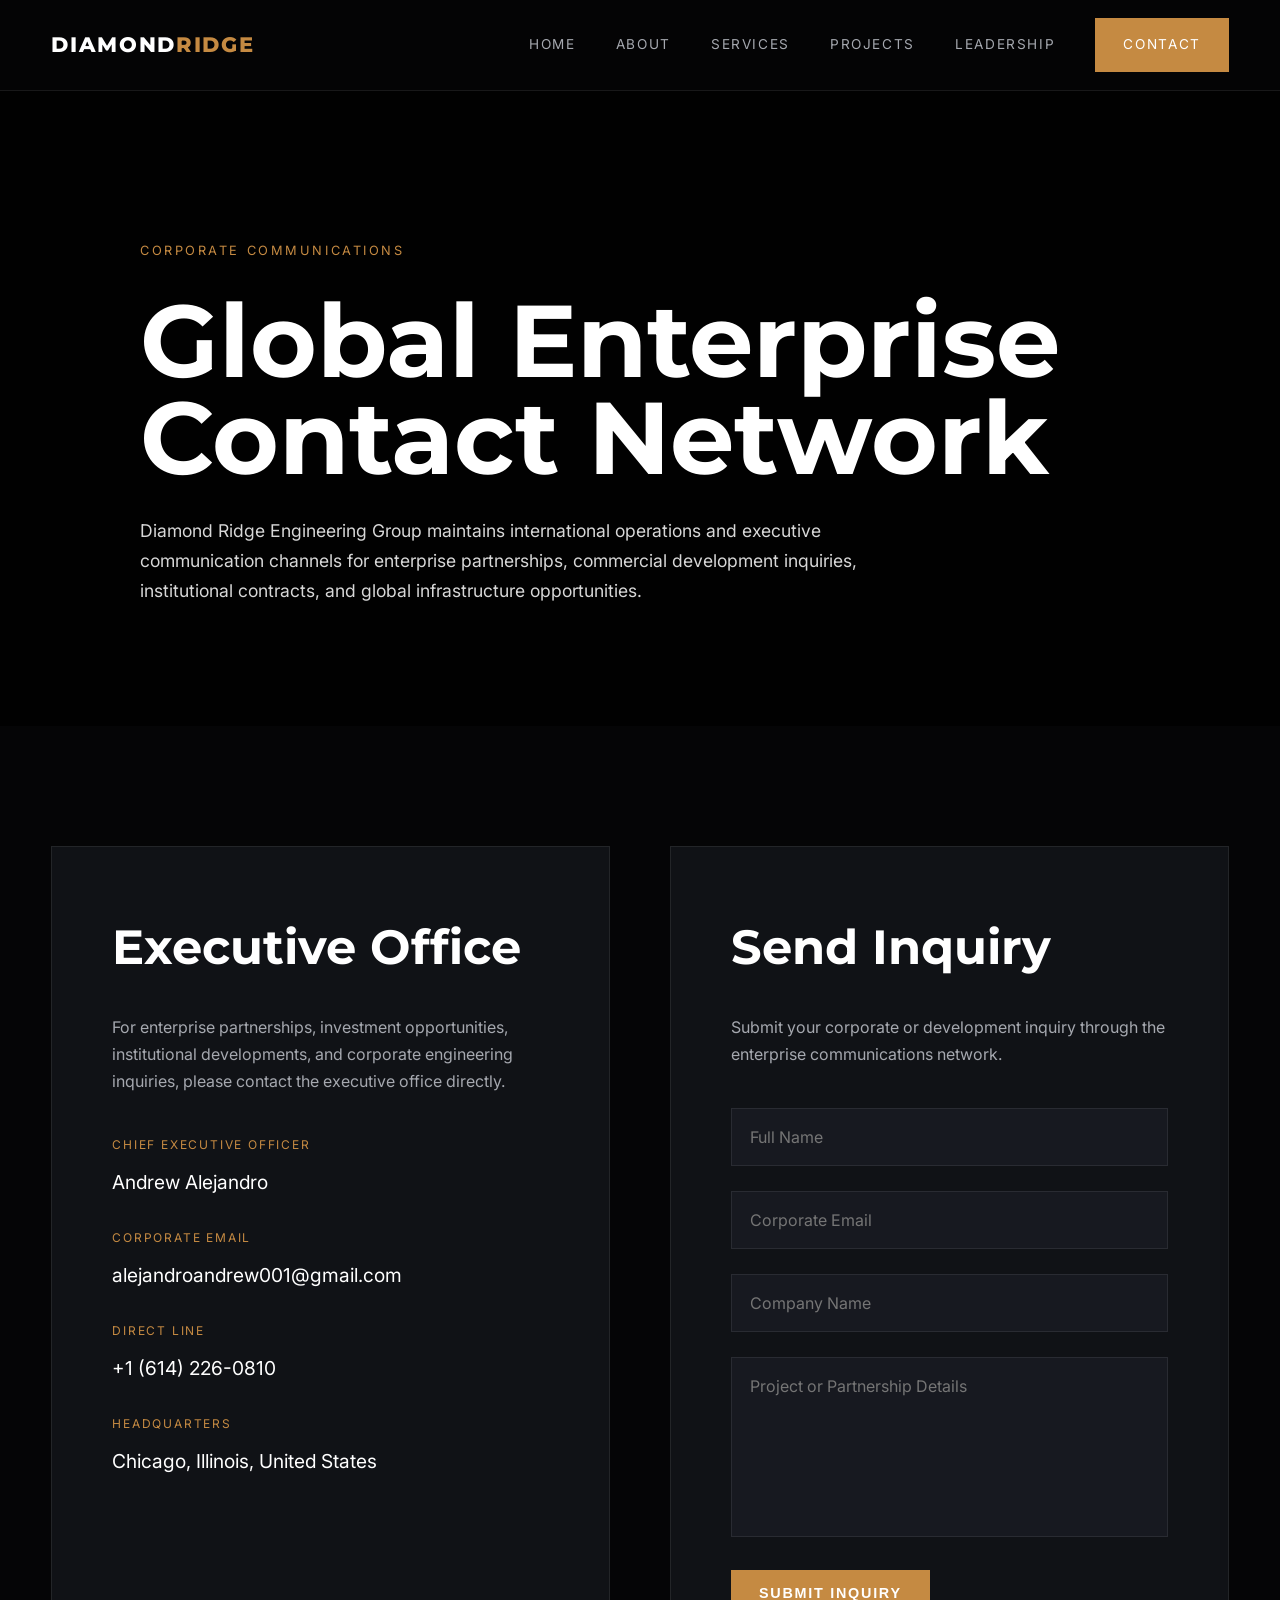
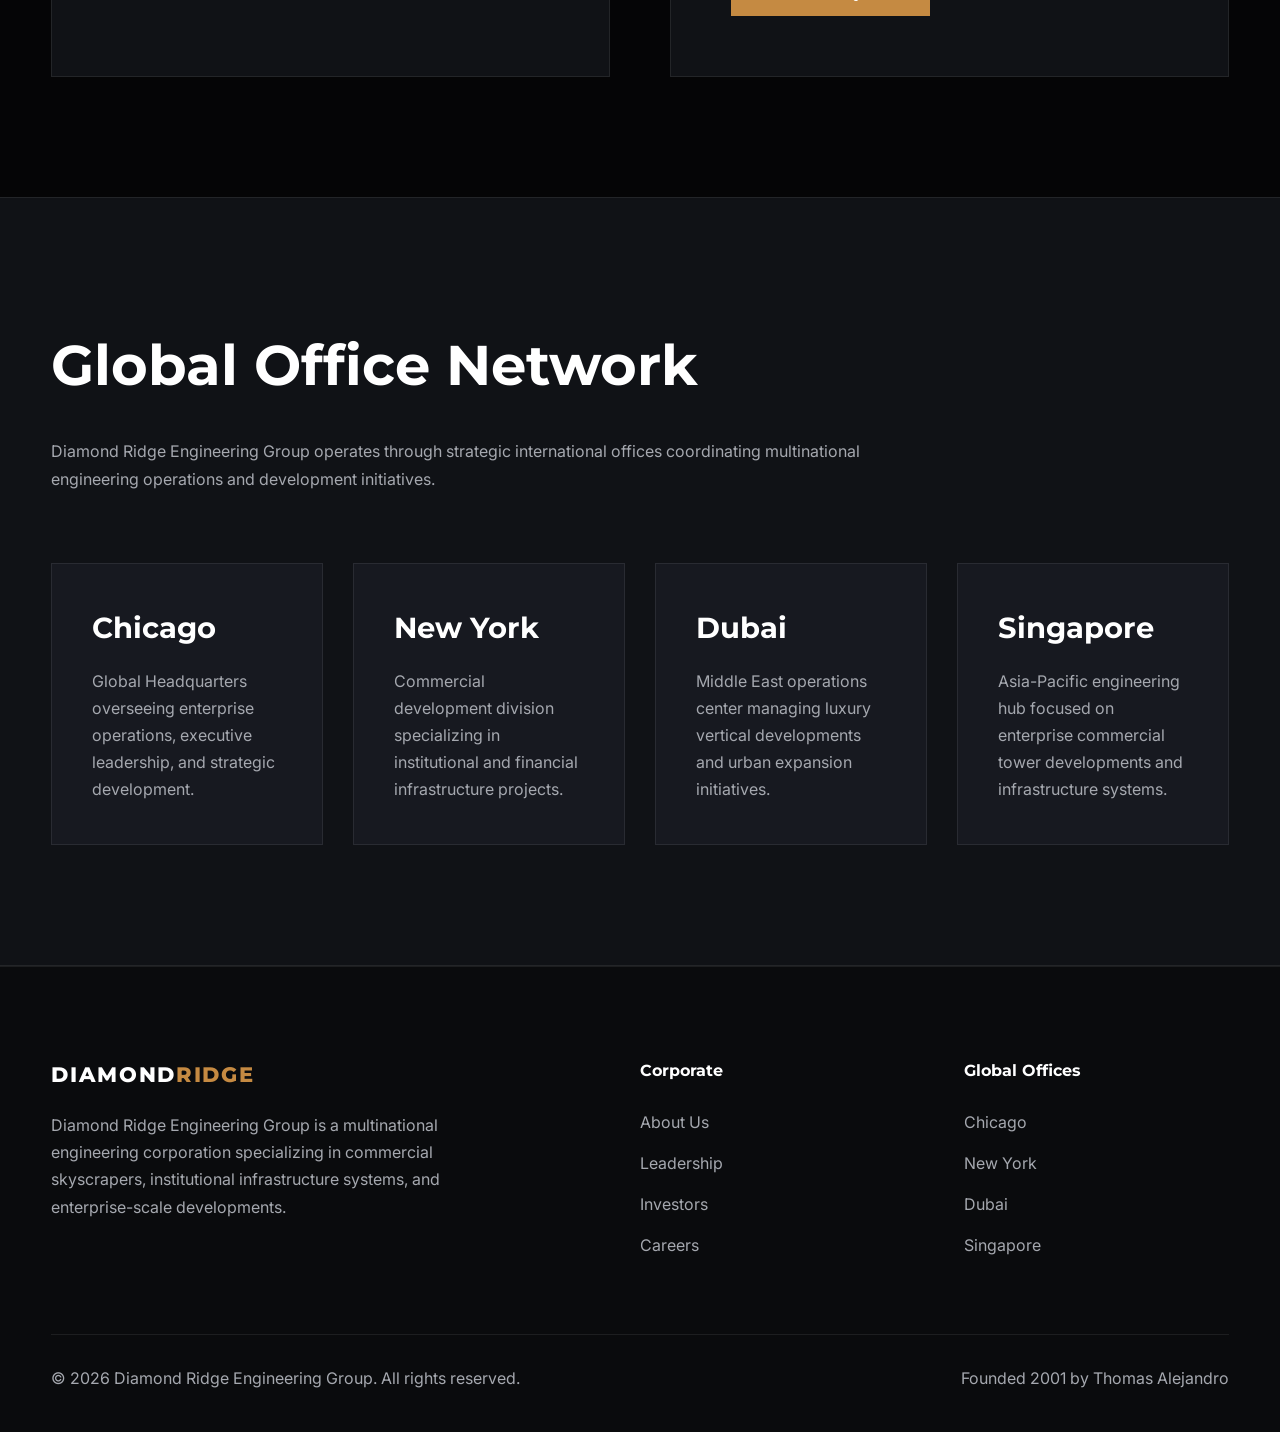
==== contact.html @ b0489e5d "Add files via upload" ====
<!DOCTYPE html>
<html lang="en">
<head>
<meta charset="UTF-8">
<meta name="viewport" content="width=device-width, initial-scale=1.0">

<title>Contact | Diamond Ridge Engineering Group</title>

<link rel="preconnect" href="https://fonts.googleapis.com">
<link rel="preconnect" href="https://fonts.gstatic.com" crossorigin>

<link href="https://fonts.googleapis.com/css2?family=Inter:wght@300;400;500;600;700&family=Montserrat:wght@500;600;700;800&display=swap" rel="stylesheet">

<style>

:root{
    --bg:#050506;
    --bg2:#101216;
    --bg3:#171920;
    --gold:#c58a42;
    --gold-dark:#9f6b30;
    --text:#ffffff;
    --muted:#a5a8af;
    --line:rgba(255,255,255,.08);
}

*{
    margin:0;
    padding:0;
    box-sizing:border-box;
}

body{
    background:var(--bg);
    color:var(--text);
    font-family:'Inter',sans-serif;
    overflow-x:hidden;
    line-height:1.7;
}

a{
    text-decoration:none;
    color:inherit;
}

.container{
    width:min(1450px,92%);
    margin:auto;
}

section{
    padding:120px 0;
}

/* HEADER */

header{
    position:fixed;
    top:0;
    left:0;
    width:100%;
    z-index:999;
    background:rgba(5,5,6,.95);
    backdrop-filter:blur(12px);
    border-bottom:1px solid rgba(255,255,255,.08);
}

.navbar{
    height:90px;
    display:flex;
    justify-content:space-between;
    align-items:center;
}

.logo{
    font-family:'Montserrat',sans-serif;
    font-weight:800;
    font-size:1.3rem;
    letter-spacing:.08em;
    text-transform:uppercase;
}

.logo span{
    color:var(--gold);
}

.nav-links{
    display:flex;
    align-items:center;
    gap:40px;
}

.nav-links a{
    color:var(--muted);
    text-transform:uppercase;
    font-size:.85rem;
    letter-spacing:.12em;
    transition:.3s;
}

.nav-links a:hover{
    color:white;
}

.btn{
    background:var(--gold);
    padding:15px 28px;
    color:white !important;
    transition:.3s;
}

.btn:hover{
    background:var(--gold-dark);
}

/* HERO */

.hero{
    min-height:70vh;
    display:flex;
    align-items:center;
    background:
    linear-gradient(rgba(0,0,0,.78),rgba(0,0,0,.88)),
    url('https://images.unsplash.com/photo-1486406146926-c627a92ad1ab?q=80&w=2200&auto=format&fit=crop');
    background-size:cover;
    background-position:center;
}

.hero-content{
    padding-top:120px;
    max-width:1000px;
}

.hero-tag{
    color:var(--gold);
    text-transform:uppercase;
    letter-spacing:.2em;
    font-size:.8rem;
    display:block;
    margin-bottom:30px;
}

.hero h1{
    font-size:clamp(4rem,8vw,7rem);
    line-height:.95;
    font-family:'Montserrat',sans-serif;
    margin-bottom:30px;
}

.hero p{
    color:#d7d7d7;
    max-width:760px;
    font-size:1.1rem;
}

/* CONTACT SECTION */

.contact-wrapper{
    display:grid;
    grid-template-columns:1fr 1fr;
    gap:60px;
}

.contact-card{
    background:var(--bg2);
    border:1px solid var(--line);
    padding:60px;
}

.contact-card h2{
    font-size:3rem;
    margin-bottom:25px;
    font-family:'Montserrat',sans-serif;
}

.contact-card p{
    color:var(--muted);
    margin-bottom:40px;
}

.contact-info{
    margin-bottom:30px;
}

.contact-label{
    color:var(--gold);
    text-transform:uppercase;
    letter-spacing:.15em;
    font-size:.75rem;
    margin-bottom:10px;
    display:block;
}

.contact-value{
    font-size:1.2rem;
    color:white;
}

.form-group{
    margin-bottom:25px;
}

input,
textarea{
    width:100%;
    background:var(--bg3);
    border:1px solid rgba(255,255,255,.08);
    padding:18px;
    color:white;
    font-size:1rem;
    font-family:'Inter',sans-serif;
    outline:none;
}

input:focus,
textarea:focus{
    border-color:var(--gold);
}

textarea{
    resize:none;
    min-height:180px;
}

button{
    border:none;
    cursor:pointer;
    font-size:.9rem;
    font-weight:600;
    text-transform:uppercase;
    letter-spacing:.12em;
}

/* GLOBAL OFFICES */

.offices{
    background:var(--bg2);
    border-top:1px solid var(--line);
    border-bottom:1px solid var(--line);
}

.section-title{
    font-size:3.5rem;
    margin-bottom:25px;
    font-family:'Montserrat',sans-serif;
}

.section-text{
    color:var(--muted);
    max-width:900px;
    margin-bottom:70px;
}

.office-grid{
    display:grid;
    grid-template-columns:repeat(auto-fit,minmax(250px,1fr));
    gap:30px;
}

.office-card{
    background:var(--bg3);
    border:1px solid var(--line);
    padding:40px;
}

.office-card h3{
    font-size:1.8rem;
    margin-bottom:15px;
    font-family:'Montserrat',sans-serif;
}

.office-card p{
    color:var(--muted);
}

/* FOOTER */

footer{
    background:#0a0b0d;
    border-top:1px solid var(--line);
    padding:90px 0 40px;
}

.footer-grid{
    display:grid;
    grid-template-columns:2fr 1fr 1fr;
    gap:60px;
    margin-bottom:60px;
}

.footer-grid h4{
    margin-bottom:25px;
    font-family:'Montserrat',sans-serif;
}

.footer-grid ul{
    list-style:none;
}

.footer-grid li{
    margin-bottom:14px;
    color:var(--muted);
}

.footer-description{
    color:var(--muted);
    max-width:420px;
}

.footer-bottom{
    border-top:1px solid var(--line);
    padding-top:30px;
    display:flex;
    justify-content:space-between;
    flex-wrap:wrap;
    gap:20px;
    color:var(--muted);
}

@media(max-width:980px){

    .nav-links{
        display:none;
    }

    .contact-wrapper{
        grid-template-columns:1fr;
    }

    .contact-card{
        padding:40px;
    }

    .footer-grid{
        grid-template-columns:1fr;
    }

}

</style>
</head>
<body>

<header>

<div class="container navbar">

<div class="logo">
Diamond<span>Ridge</span>
</div>

<nav class="nav-links">
<a href="index.html">Home</a>
<a href="about.html">About</a>
<a href="services.html">Services</a>
<a href="projects.html">Projects</a>
<a href="leadership.html">Leadership</a>
<a href="contact.html" class="btn">Contact</a>
</nav>

</div>

</header>

<section class="hero">

<div class="container hero-content">

<span class="hero-tag">
Corporate Communications
</span>

<h1>
Global Enterprise Contact Network
</h1>

<p>
Diamond Ridge Engineering Group maintains international operations
and executive communication channels for enterprise partnerships,
commercial development inquiries, institutional contracts,
and global infrastructure opportunities.
</p>

</div>

</section>

<section>

<div class="container">

<div class="contact-wrapper">

<div class="contact-card">

<h2>
Executive Office
</h2>

<p>
For enterprise partnerships, investment opportunities,
institutional developments, and corporate engineering inquiries,
please contact the executive office directly.
</p>

<div class="contact-info">

<span class="contact-label">
Chief Executive Officer
</span>

<div class="contact-value">
Andrew Alejandro
</div>

</div>

<div class="contact-info">

<span class="contact-label">
Corporate Email
</span>

<div class="contact-value">
alejandroandrew001@gmail.com
</div>

</div>

<div class="contact-info">

<span class="contact-label">
Direct Line
</span>

<div class="contact-value">
+1 (614) 226-0810
</div>

</div>

<div class="contact-info">

<span class="contact-label">
Headquarters
</span>

<div class="contact-value">
Chicago, Illinois, United States
</div>

</div>

</div>

<div class="contact-card">

<h2>
Send Inquiry
</h2>

<p>
Submit your corporate or development inquiry through
the enterprise communications network.
</p>

<form>

<div class="form-group">
<input type="text" placeholder="Full Name">
</div>

<div class="form-group">
<input type="email" placeholder="Corporate Email">
</div>

<div class="form-group">
<input type="text" placeholder="Company Name">
</div>

<div class="form-group">
<textarea placeholder="Project or Partnership Details"></textarea>
</div>

<button class="btn">
Submit Inquiry
</button>

</form>

</div>

</div>

</div>

</section>

<section class="offices">

<div class="container">

<h2 class="section-title">
Global Office Network
</h2>

<p class="section-text">
Diamond Ridge Engineering Group operates through strategic
international offices coordinating multinational engineering
operations and development initiatives.
</p>

<div class="office-grid">

<div class="office-card">
<h3>Chicago</h3>
<p>
Global Headquarters overseeing enterprise operations,
executive leadership, and strategic development.
</p>
</div>

<div class="office-card">
<h3>New York</h3>
<p>
Commercial development division specializing in
institutional and financial infrastructure projects.
</p>
</div>

<div class="office-card">
<h3>Dubai</h3>
<p>
Middle East operations center managing luxury
vertical developments and urban expansion initiatives.
</p>
</div>

<div class="office-card">
<h3>Singapore</h3>
<p>
Asia-Pacific engineering hub focused on enterprise
commercial tower developments and infrastructure systems.
</p>
</div>

</div>

</div>

</section>

<footer>

<div class="container">

<div class="footer-grid">

<div>

<div class="logo" style="margin-bottom:20px;">
Diamond<span>Ridge</span>
</div>

<p class="footer-description">
Diamond Ridge Engineering Group is a multinational engineering corporation specializing in commercial skyscrapers, institutional infrastructure systems, and enterprise-scale developments.
</p>

</div>

<div>

<h4>
Corporate
</h4>

<ul>
<li>About Us</li>
<li>Leadership</li>
<li>Investors</li>
<li>Careers</li>
</ul>

</div>

<div>

<h4>
Global Offices
</h4>

<ul>
<li>Chicago</li>
<li>New York</li>
<li>Dubai</li>
<li>Singapore</li>
</ul>

</div>

</div>

<div class="footer-bottom">

<span>
© 2026 Diamond Ridge Engineering Group. All rights reserved.
</span>

<span>
Founded 2001 by Thomas Alejandro
</span>

</div>

</div>

</footer>

</body>
</html>
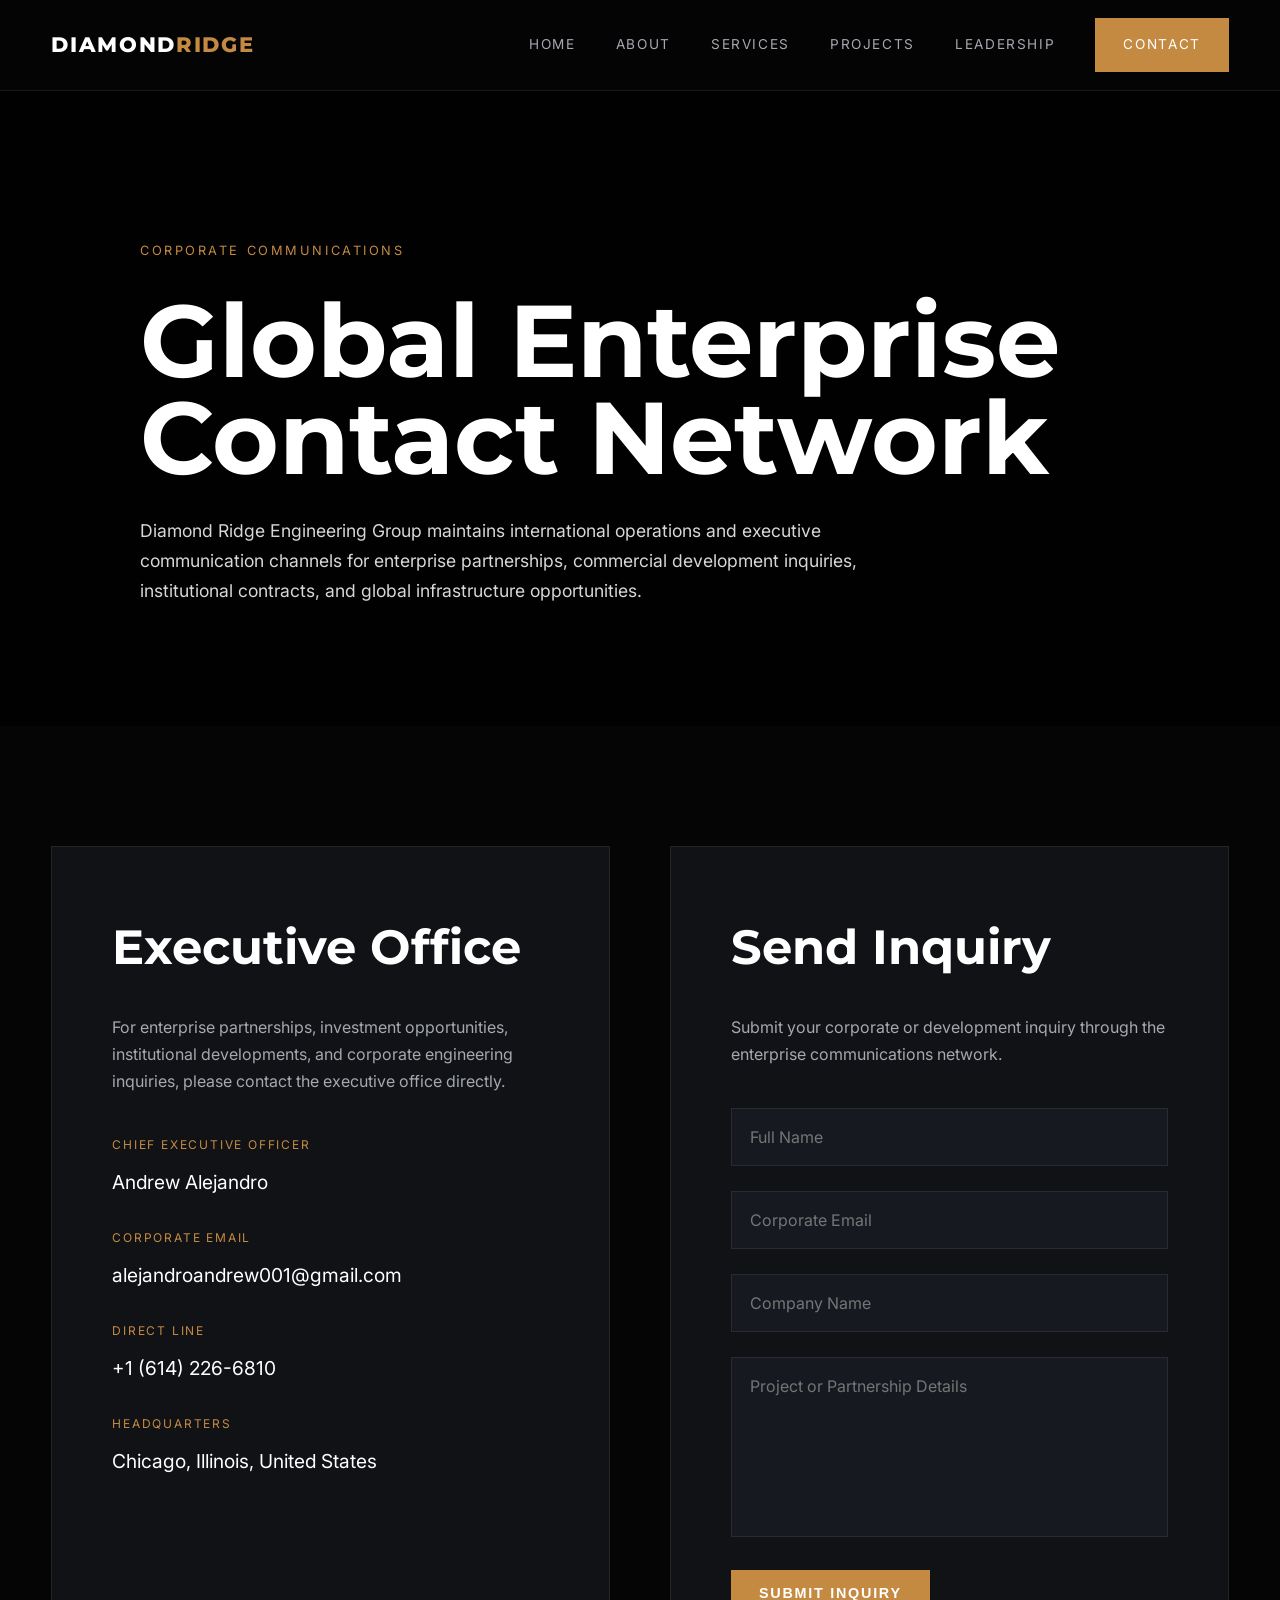
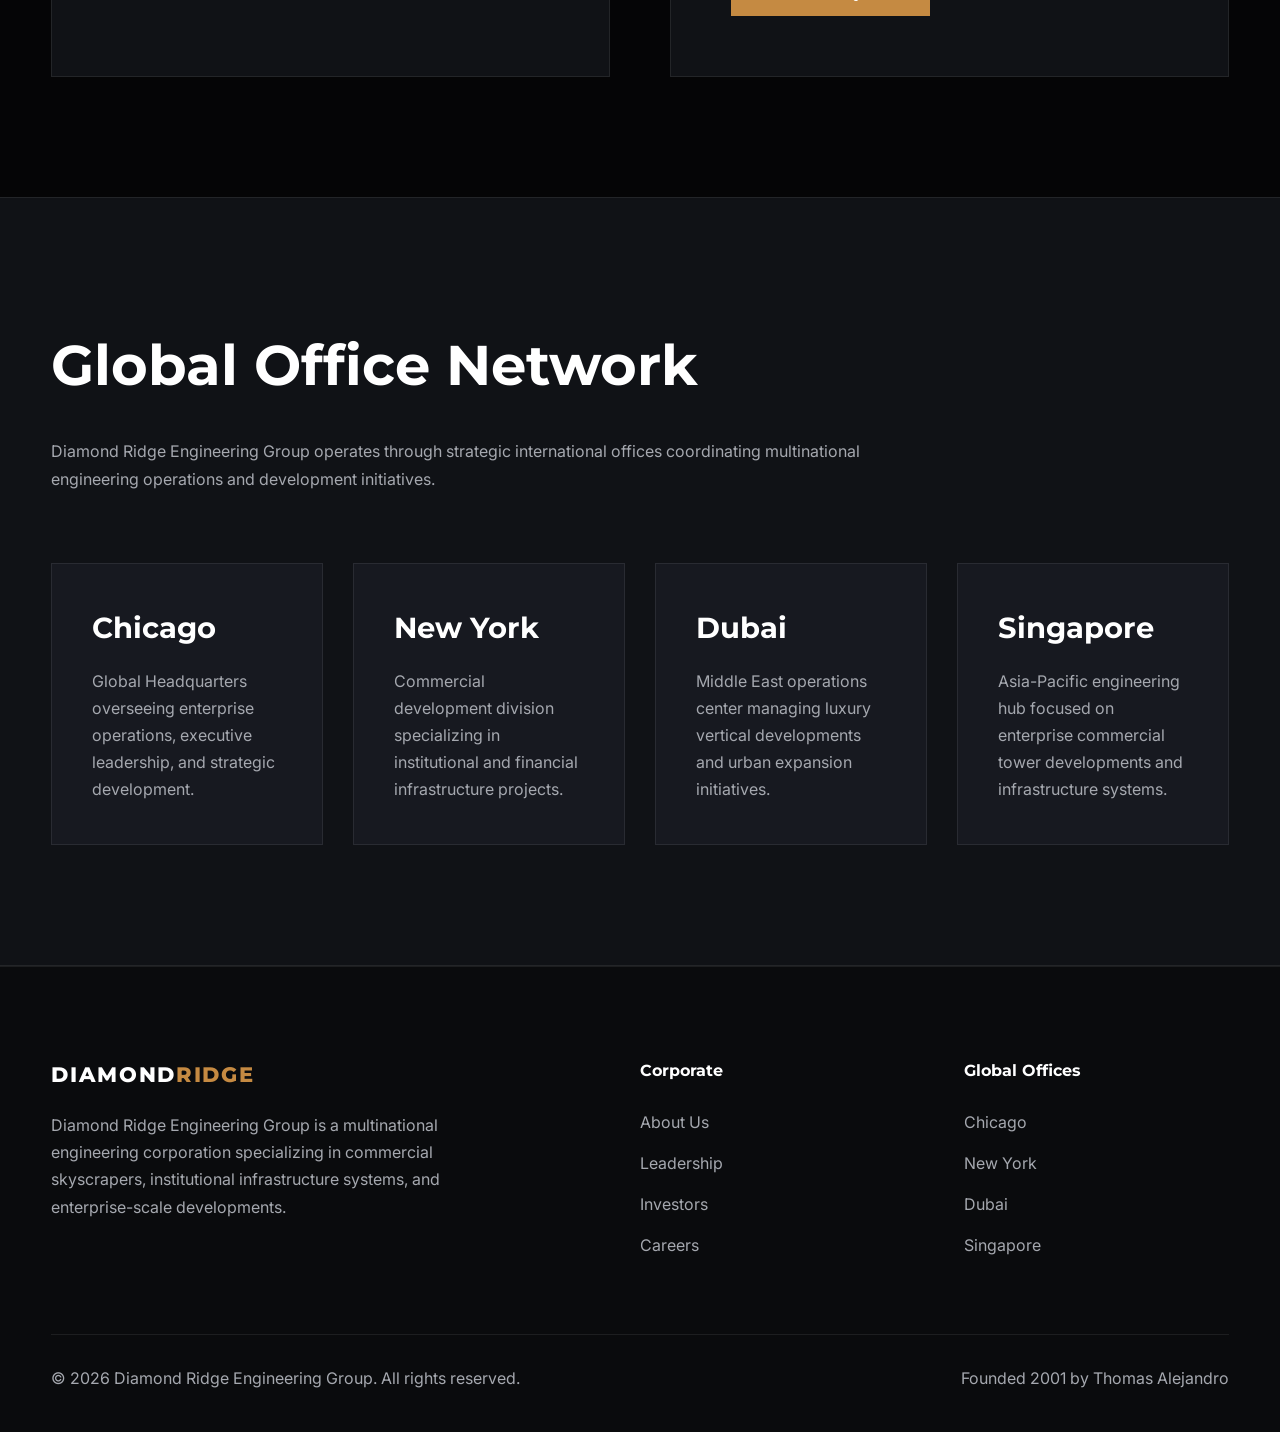
==== commit f1f2fea5: "Update contact.html" ====
--- a/contact.html
+++ b/contact.html
@@ -434,7 +434,7 @@
 </span>
 
 <div class="contact-value">
-+1 (614) 226-0810
++1 (614) 226-6810
 </div>
 
 </div>
@@ -617,4 +617,4 @@
 </footer>
 
 </body>
-</html>+</html>
